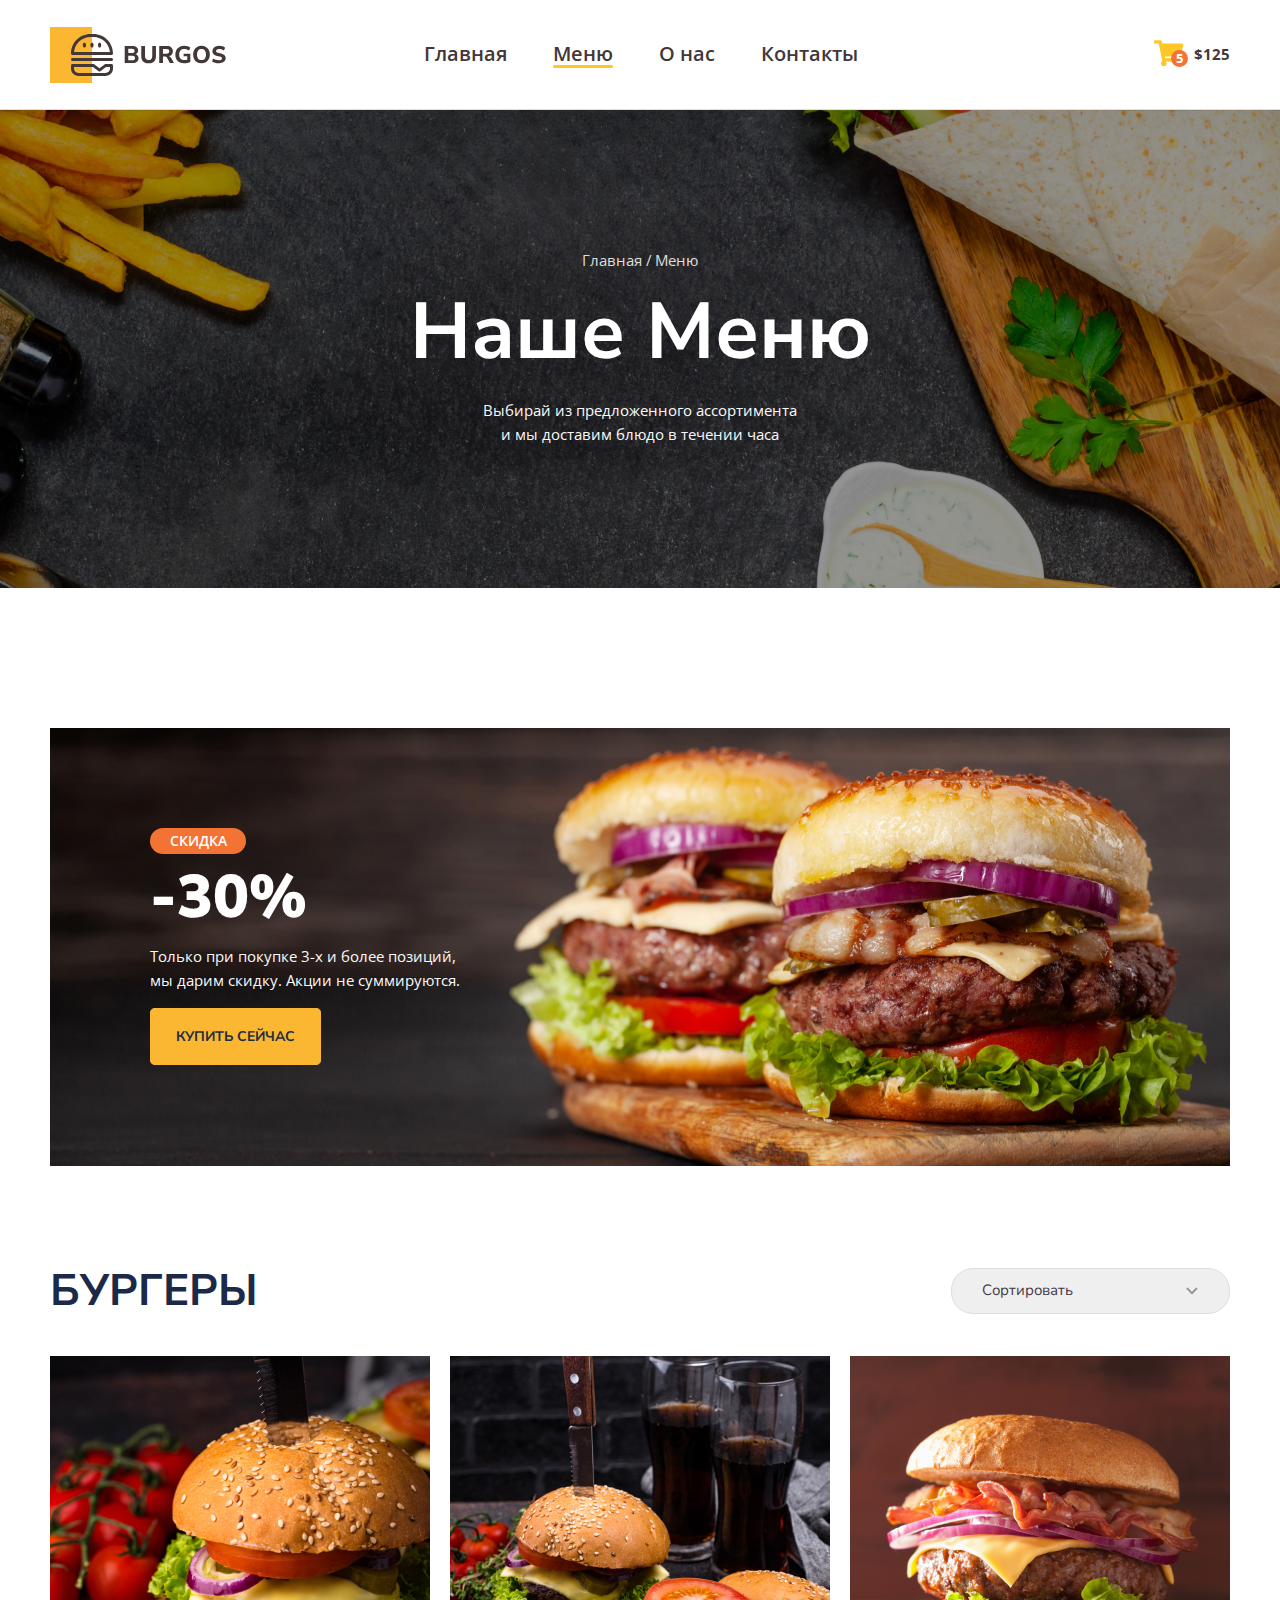
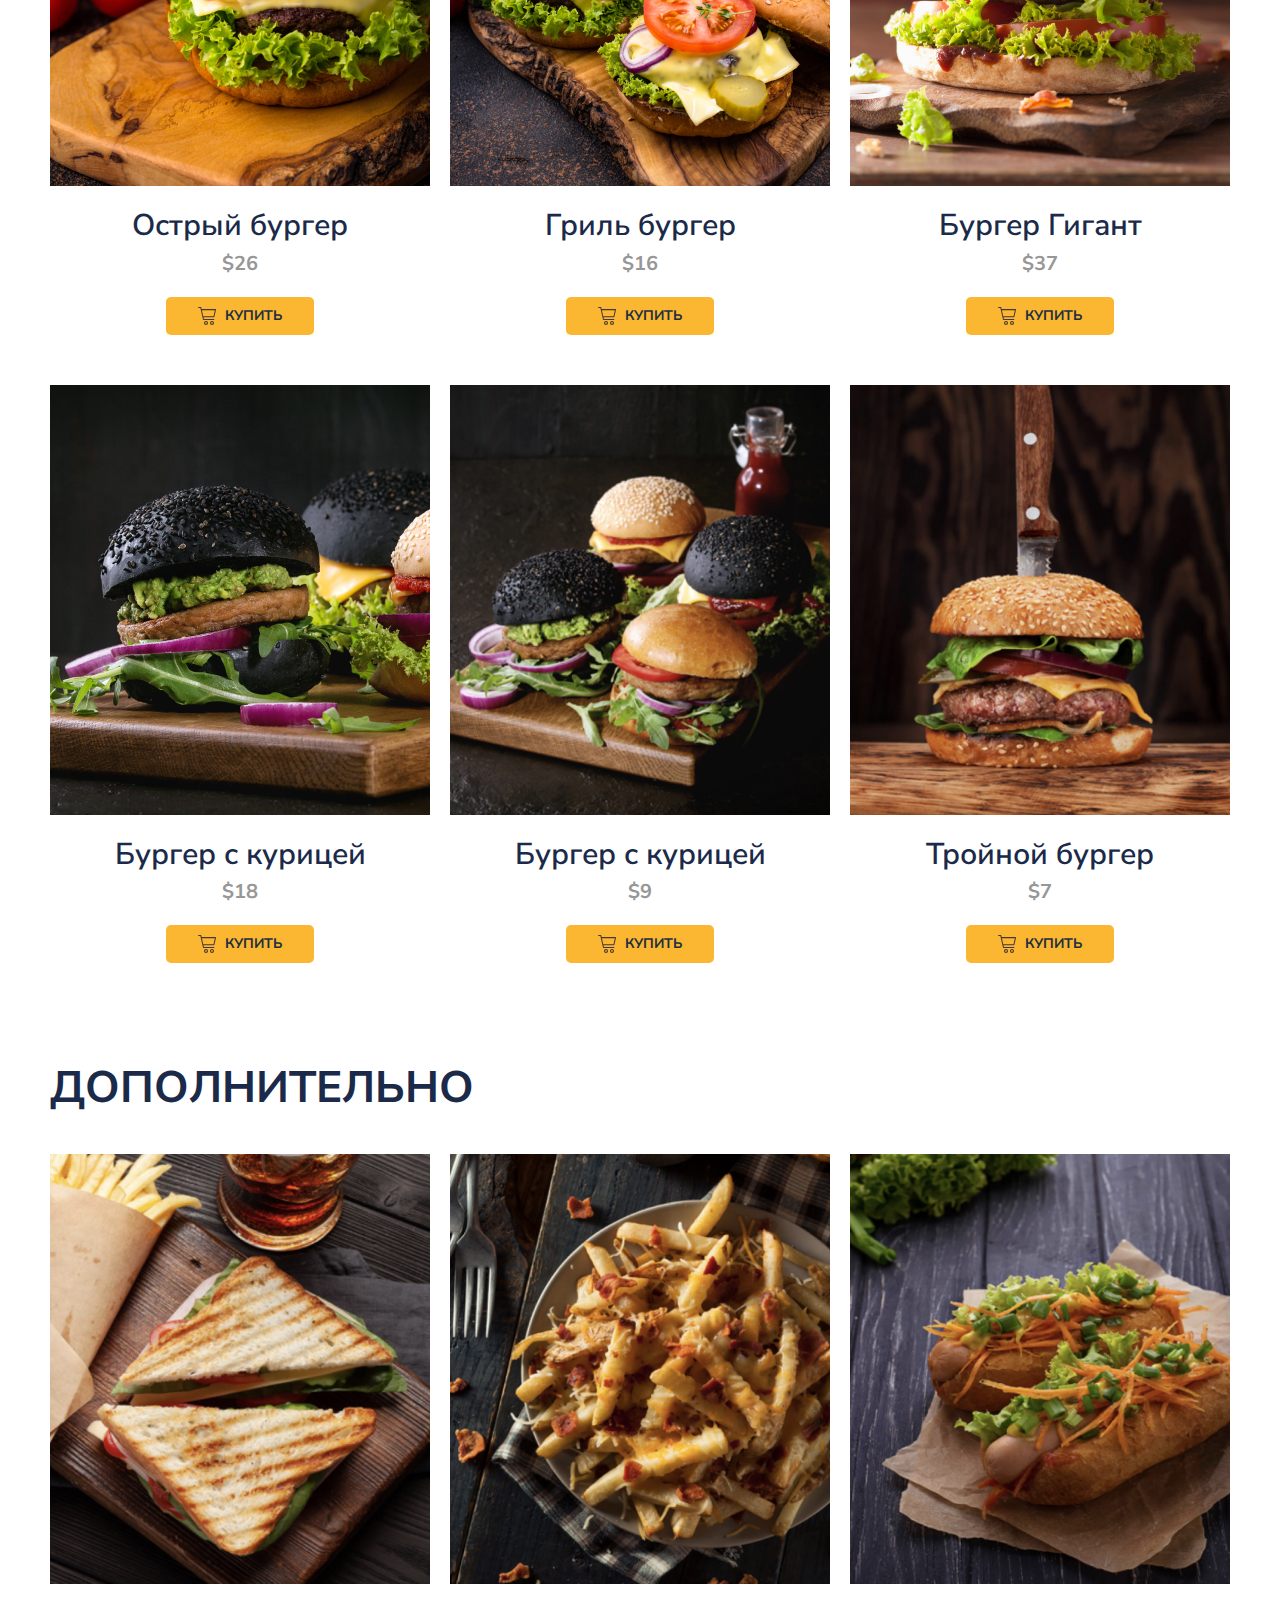
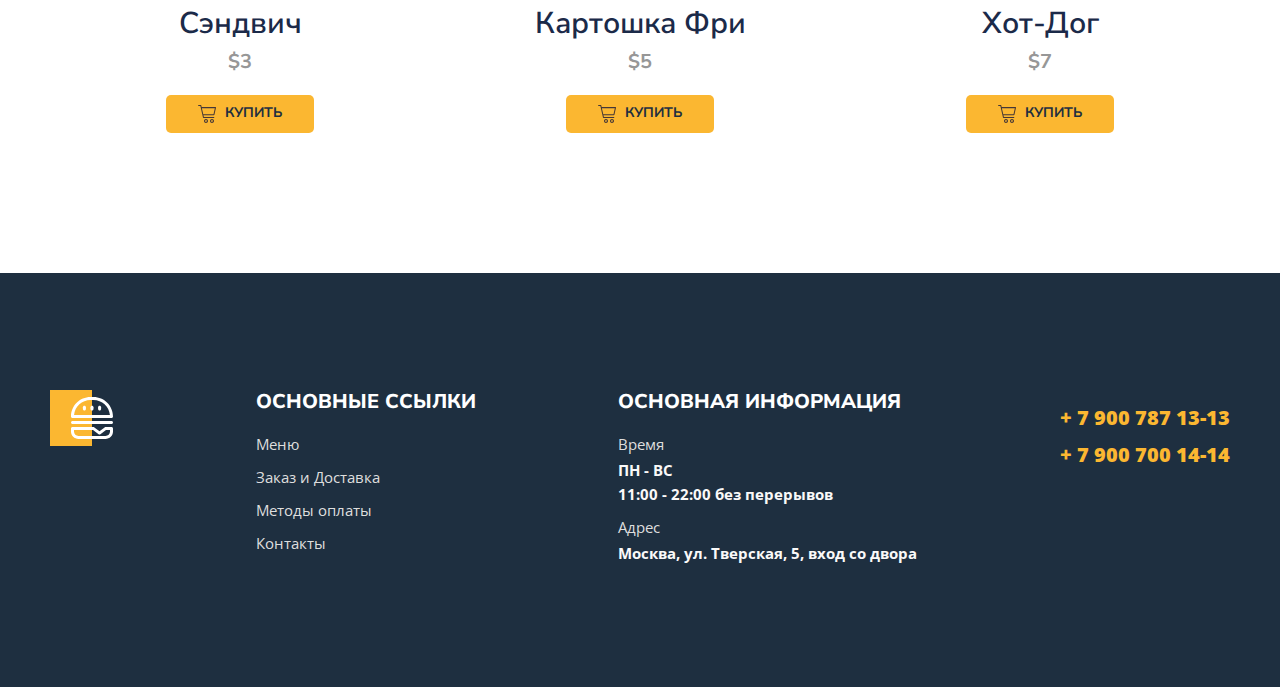
==== menu.html @ abd956e1 "add index" ====
<!DOCTYPE html>
<html lang="ru">
<head>
    <meta charset="UTF-8">
    <meta http-equiv="X-UA-Compatible" content="IE=edge">
    <meta name="viewport" content="width=device-width, initial-scale=1.0">
    <title>Burger</title>
    <link rel="preconnect" href="https://fonts.googleapis.com">
    <link rel="preconnect" href="https://fonts.gstatic.com" crossorigin>
    <link href="https://fonts.googleapis.com/css2?family=Nunito+Sans:wght@600;700;800;900&family=Open+Sans:wght@400;600;700&display=swap" rel="stylesheet">
    <link rel="stylesheet" href="css/normalize.css">
    <link rel="stylesheet" href="css/css.css">
    
</head>
<body>
    <header>
        <div class="container">
            <div class="header">
                <div class="header-item">
                    <a href="index.html" target="_blank" class="header-logo"></a>
                <nav>
                    <ul class="header-nav">
                        <li><a href="index.html" target="_blank" >Главная</a></li>
                        <li><a href="#" class="active">Меню</a></li>
                        <li><a href="#">О нас</a></li>
                        <li><a href="#">Контакты</a></li>
                    </ul>
                </nav>
                </div>
                <button type="button" class="button">
                    <span class="button-item"> 
                        <img src="img/cart.svg.svg" alt="корзина">
                        <span class="button-count">5</span>
                    </span>
                    <span class="button-text">$125</span>
                </button>
            </div>
        </div>
    </header>
    <div class="bg">
        <div class="container">
            <ul class="breadcrumbs">
                <li><a href="index.html" target="_blank">Главная</a></li>
                <li><a href="#">Меню</a></li>
            </ul>
            <h1 class="title">Наше Меню</h1>
            <p class="description">Выбирай из предложенного ассортимента и мы доставим блюдо в течении часа</p>
        </div>
    </div>
    <main>
        <div class="banner">
            <div class="container">
                <div class="banner-box">
                    <h2 class="banner-title">
                        <span>скидка</span>
                        -30%
                    </h2>
                    <p class="banner-text">Только при покупке 3-х и более позиций, мы дарим скидку. Акции не суммируются.</p>
                    <a href="#menuBurger" class="banner-link">купить сейчас</a>
                </div>
            </div>
        </div>
        <section class="menu" id="menuBurger">
            <div class="container">
                <div class="menu-header">
                    <h2 class="menu-title">БУРГЕРЫ</h2>
                    <select name="menu-select" id="">
                        <option value="">Сортировать</option>
                        <option value="up">По возрастанию</option>
                        <option value="down">По убыванию</option>
                    </select>
                </div>
                <div class="menu-grid">
                    <div class="menu-grid-item">
                        <div class="menu-grid-cover">
                            <img src="img/menu/01.jpg" alt="Острый бургер">
                        </div>
                        <p class="menu-grid-title">Острый бургер</p>
                        <p class="menu-grid-price">$26</p>
                        <button type="button" class="menu-grid-btn">
                            <span class="menu-grid-icon"></span>
                            <span class="menu-grid-text">купить</span>
                        </button>
                    </div>
                    <div class="menu-grid-item">
                        <div class="menu-grid-cover">
                            <img src="img/menu/02.jpg" alt="Гриль бургер">
                        </div>
                        <p class="menu-grid-title">Гриль бургер</p>
                        <p class="menu-grid-price">$16</p>
                        <button type="button" class="menu-grid-btn">
                            <span class="menu-grid-icon"></span>
                            <span class="menu-grid-text">купить</span>
                        </button>
                    </div>
                    <div class="menu-grid-item">
                        <div class="menu-grid-cover">
                            <img src="img/menu/03.jpg" alt="Бургер Гигант">
                        </div>
                        <p class="menu-grid-title">Бургер Гигант</p>
                        <p class="menu-grid-price">$37</p>
                        <button type="button" class="menu-grid-btn">
                            <span class="menu-grid-icon"></span>
                            <span class="menu-grid-text">купить</span>
                        </button>
                    </div>
                    <div class="menu-grid-item">
                        <div class="menu-grid-cover">
                            <img src="img/menu/04.jpg" alt="Бургер с курицей">
                        </div>
                        <p class="menu-grid-title">Бургер с курицей</p>
                        <p class="menu-grid-price">$18</p>
                        <button type="button" class="menu-grid-btn">
                            <span class="menu-grid-icon"></span>
                            <span class="menu-grid-text">купить</span>
                        </button>
                    </div>
                    <div class="menu-grid-item">
                        <div class="menu-grid-cover">
                            <img src="img/menu/05.jpg" alt="Бургер с курицей">
                        </div>
                        <p class="menu-grid-title">Бургер с курицей</p>
                        <p class="menu-grid-price">$9</p>
                        <button type="button" class="menu-grid-btn">
                            <span class="menu-grid-icon"></span>
                            <span class="menu-grid-text">купить</span>
                        </button>
                    </div>
                    <div class="menu-grid-item">
                        <div class="menu-grid-cover">
                            <img src="img/menu/06.jpg" alt="Тройной бургер">
                        </div>
                        <p class="menu-grid-title">Тройной бургер</p>
                        <p class="menu-grid-price">$7</p>
                        <button type="button" class="menu-grid-btn">
                            <span class="menu-grid-icon"></span>
                            <span class="menu-grid-text">купить</span>
                        </button>
                    </div>
                </div>
                <div class="menu-header">
                    <h2 class="menu-title">дополнительно</h2>
                </div>
                <div class="menu-grid">
                    <div class="menu-grid-item">
                        <div class="menu-grid-cover">
                            <img src="img/menu/07.jpg" alt="Сэндвич">
                        </div>
                        <p class="menu-grid-title">Сэндвич</p>
                        <p class="menu-grid-price">$3</p>
                        <button type="button" class="menu-grid-btn">
                            <span class="menu-grid-icon"></span>
                            <span class="menu-grid-text">купить</span>
                        </button>
                    </div>
                    <div class="menu-grid-item">
                        <div class="menu-grid-cover">
                            <img src="img/menu/08.jpg" alt="Картошка Фри">
                        </div>
                        <p class="menu-grid-title">Картошка Фри</p>
                        <p class="menu-grid-price">$5</p>
                        <button type="button" class="menu-grid-btn">
                            <span class="menu-grid-icon"></span>
                            <span class="menu-grid-text">купить</span>
                        </button>
                    </div>
                    <div class="menu-grid-item">
                        <div class="menu-grid-cover">
                            <img src="img/menu/09.jpg" alt="Хот-Дог">
                        </div>
                        <p class="menu-grid-title">Хот-Дог</p>
                        <p class="menu-grid-price">$7</p>
                        <button type="button" class="menu-grid-btn">
                            <span class="menu-grid-icon"></span>
                            <span class="menu-grid-text">купить</span>
                        </button>
                    </div>
                </div>
            </div> 
        </section>
    </main>
    <footer class="footer">
        <div class="container">
            <div class="footer-box">
                <div class="footer-item">
                    <img class="footer-logo" src="img/logo-footer.svg.svg" alt="">
                </div>
                <div class="footer-item">
                    <h2>Основные ссылки</h2>
                    <ul class="footer-list">
                        <li><a href="menu.html">Меню</a></li>
                        <li><a href="#">Заказ и Доставка</a></li>
                        <li><a href="#">Методы оплаты</a></li>
                        <li><a href="#">Контакты</a></li>
                    </ul>
                </div>
                <div class=" footer-item">
                    <h2>Основная информация</h2>
                    <ul class="footer-list">
                        <li>
                            <span> Время</span>
                            ПН - ВС <br>
                            11:00 - 22:00 без перерывов
                        </li>
                        <li>
                            <span>Адрес</span>
                            Москва, ул. Тверская, 5, вход со двора
                        </li>
                    </ul>
                </div>
                <div class="footer-tel">
                    <ul class="footer-list footer-list-tel">
                        <li>
                            <a href="tel:+79007871313"> + 7 900 787 13-13</a>
                        </li>
                        <li>
                            <a href="tel:+79007001414">+ 7 900 700 14-14</a>
                        </li>
                    </ul>
                </div>
            </div>
        </div>
    </footer>
</body>
</html>
---- css/css.css ----
body
{
    font-family: 'Nunito Sans', sans-serif;
    /*font-family: 'Open Sans', sans-serif;*/
}
.container
{
    max-width: 1180px;
    margin: 0 auto;
    padding-left: 15px;
    padding-right: 15px;
}
header
{
    border-bottom: 1px solid #DEDEDE;
}
.header
{
    font-family: 'Open Sans', sans-serif;
    display: flex;
    align-items: center;
    justify-content: space-between;
    padding-top: 26px;
    padding-bottom: 25px;
}
.header-item
{
    display: flex;
    align-items: center;
    justify-content: space-between;
    flex-basis: 68.5%;
}
.header-logo
{
    display: block;
    background-image: url(../img/logo.svg.svg);
    width: 176px;
    height: 56px;
    background-repeat: no-repeat;
    background-size: cover;
}
.header-nav
{
    display: flex;
    list-style-type: none;
    padding-left: 0;
    gap: 46px;
}
.header-nav a
{
    font-size: 20px;
    font-weight: 600;
    color: #443737;
    text-decoration: none;
}
.header-nav a:hover
{
    color: #FFC725;
}
.header-nav a::after
{
    content: '';
    width: 100%;
    height: 3px;
    border-radius: 1.5px;
    background: transparent;
    display: block;
}
.header-nav a.active::after
{
    background: #FFC725;
}
.button
{
    display: flex;
    align-items: center;
    background-color: transparent;
    border: none;
    padding: 0;
    gap: 10px;
    cursor: pointer;
    
}
.button-text
{
    color: #443737;
    font-size: 15px;
    font-weight: 700;
}
.button-item
{
    position: relative;
}
.button-count
{
    font-size: 13px;
    font-weight: 700;
    color: white;
    background-color: #f37335;
    border-radius: 100%;
    position: absolute;
    width: 17px;
    height: 17px;
    text-align: center;
    line-height: 1.3;
    bottom: 3px;
    right: -4px;
}
.bg
{
    text-align: center;
    color: white;
    background-image: url(../img/bg.jpg.jpg);
    background-size: cover;
    background-position: center center;
    padding: 142px 0px;
    margin-bottom: 140px;
}
.breadcrumbs
{
    padding-left: 0px;
    margin-top: 0px;
    list-style-type:none;
    display: flex;
    justify-content: center;
    gap: 7px;
}
.breadcrumbs a
{
    color: #DEDEDE;
    font-size: 15px;
    font-family: 'Open Sans', sans-serif;
    text-decoration: none;
}
.breadcrumbs a:hover
{
    color: #FFC725;
}
.breadcrumbs a::before
{
    content: '/';
    position: relative;
    left: -3px;
    pointer-events: none;
}
.breadcrumbs a:hover::before
{
    color: #DEDEDE;
}
.breadcrumbs li:first-child a::before
{
    display: none;
}
.title
{
    font-size: 79px;
    font-weight: 700;
    margin-top: 17px;
    margin-bottom: 20px;
}
.description
{
    font-size: 15px;
    line-height: 1.6;
    font-family: 'Open Sans', sans-serif;
    color: #faf9f9;
    max-width: 320px;
    margin: 0 auto;
}
.banner
{
    color: white;
    margin-bottom: 100px;
}
.banner-box
{
    background-image: url(../img/banner.jpg);
    background-size: cover;
    background-position: center center;
    background-repeat: no-repeat;
    padding: 100px 100px 120px
}
.banner-title
{
    font-size: 60px;
    font-weight: 900;
    margin-top: 0px;
    margin-bottom: 12px;
}
.banner-title span
{
    background-color: #F37335;
    border-radius: 14px;
    padding: 5px 0px;
    text-transform: uppercase;
    font-size: 14px;
    font-weight: 600;
    font-family: 'Open Sans', sans-serif;
    line-height: 1.1;
    text-align: center;
    max-width: 96px;
    display: block;
    margin-bottom: 9px;
}
.banner-text
{
    color: #FAF9F9;
    font-size: 15px;
    font-weight: 400;
    font-family: 'Open Sans', sans-serif;
    line-height: 1.6;
    margin-bottom: 35px;
    max-width: 312px;
    margin-top: 0px;
}
.banner-link
{
    text-decoration: none;
    color: #1E2F40;
    background-color: #FBB731;
    border-radius: 5px;
    font-size: 14px;
    font-weight: 700;
    text-transform: uppercase;
    line-height: 1.3;
    padding: 18px 25px;
    border: 1px solid #FBB731;
}
.banner-link:hover
{
    background-color: transparent;
    color: #FBB731;
}
.menu-header
{
    display: flex;
    align-items: center;
    justify-content: space-between;
    margin-bottom: 40px;
}
.menu-title
{
    font-size: 44px;
    font-weight: 700;
    text-transform: uppercase;
    color: #1b2a49;
    margin: 0px;
}
select
{
    border: 1px solid #DEDEDE;
    padding: 13px 30px;
    border-radius: 22px;
    color: #443747;
    font-size: 15px;
    appearance: none;
    flex-basis: 279px;
    background-image: url(../img/arrow.svg);
    background-size: 17.79px 7.75px;
    background-repeat: no-repeat;
    background-position: 89% center;
}
.menu-grid
{
    display: grid;
    grid-template-columns: repeat(3, 1fr);
    gap: 50px 20px;
    margin-bottom: 100px;
}
.menu-grid-cover
{
    width: 100%;
    height: 430px;
    position: relative;
    overflow: hidden;
    margin-bottom: 23px;
}
.menu-grid-cover img
{
    position: absolute;
    left: 50%;
    top: 50%;
    transform: translate(-50%, -50%);
    object-fit: cover;
    width: 100%;
    height: 430px;
}
.menu-grid-title
{
    color: #1B2A49;
    font-size: 30px;
    font-weight: 600;
    text-align: center;
    margin: 0;
    
}
.menu-grid-price
{
    color: #979797;
    text-align: center;
    font-size: 20px;
    font-weight: 700;
    margin: 8px 0 22px;
    padding: 0px;
}
.menu-grid-btn
{
    background-color: #FBB731;
    border-radius: 5px;
    border: none;
    padding: 10px 32px;
    margin: 0 auto;
    display: flex;
    align-items: center;
    justify-content: center;
    gap: 9px;
}
.menu-grid-btn:hover
{
    background-color: #F37335;
    cursor: pointer;
}
.menu-grid-icon
{
    background-image: url(../img/cart-menu.svg);
    background-repeat: no-repeat;
    background-size: cover;
    width: 18px;
    height: 18px;
    display: block;
}
.menu-grid-text 
{
    color: #1E2F40;
    font-size: 14px;
    font-weight: 700;
    text-transform: uppercase;
}
.footer
{
    color: white;
    background-color: #1E2F40;
    padding-top: 117px;
    padding-bottom: 106px;
    margin-top: 140px;
}
.footer-box
{
    display: flex;
    justify-content: space-between;
}
.footer-logo
{
    width: 63px;
    height: 56px;
}
.footer-item h2
{
    font-size: 20px;
    font-weight: 800;
    text-transform: uppercase;
    margin-bottom: 19px;
    margin-top: 0px;
}
.footer-list li
{
    margin-bottom: 9px;
    font-family: 'Open Sans', sans-serif;
    font-size: 15px;
    color: #FAF9F9;
    font-weight: 700;
    line-height: 24px;
}
.footer-list a
{
    color: #dedede;
    text-decoration: none;
    font-weight: 400;
}
.footer-list a:hover
{
    color: #FBB731;
}
.footer-item span
{
    color: #dedede;
    display: block;
    font-weight: 400;
    margin-bottom: 2px;
}
.footer-list-tel ul
{
    margin-top: 0px;  
}
.footer-list-tel li
{
    margin-bottom: 12px;
}
.footer-list-tel a
{
    font-size: 20px;
    color: #FBB731;
    font-weight: 900;
}
.footer-list-tel a:hover
{
    color: #dedede;
}
.footer-list
{
    padding-left: 0px;
    list-style-type: none;
}

/* style index */

.main 
{
    background: linear-gradient(180deg, #0C4C7B -100%, #1E2F40 100%);
}
.wrapper
{
    max-width: 1180px;
    margin: 0 auto;
    display: flex;
    justify-content: space-between;
}
.content
{
    color: #FAF9F9;
    flex: 0 0 580px;
    padding-top: 170px;
    padding-bottom: 170px;
}
.content-title
{
    font-size: 120px;
    font-weight: 800;
    text-transform: uppercase;
    line-height: 120px;
    margin-bottom: 0px;
    margin-top: 0px;
}
.content-title span 
{
    color: #FBB731;
    font-size: 30px;
    font-weight: 700;
    line-height: 38px;
    display: block;
    margin-bottom: 10px;
}
.content content-text
{
    font-family: 'Open Sans', sans-serif;
    font-size: 19px;
    font-weight: 524;
    line-height: 1.4;
    margin-bottom: 42px;
}
.content-link,
.promo a 
{
    color: #1E2F40;
    background-color: #FBB731;
    border-radius: 5px;
    text-decoration: none;
    padding: 20px 45px;
    display: inline-block;
    text-transform: uppercase;
    font-size: 14px;
    font-weight: 700;
}
.visual
{
    flex-grow: 1;
    display: flex;
    justify-content: flex-end;
    position: relative;
}
.visual-bg
{
    width: 432px;
    height: 100%;
    background: linear-gradient(2.42deg, #F37335 -19.6%, #FBB731 100.79%, #FDC830 100.79%);
}
.main img 
{
    width: 829px;
    height: 861px;
    position: absolute;
    right: -168px;
}
.promo
{
    padding-top: 186px;
    padding-bottom: 46px;
}
.promo-left,
.promo-ri
{
    flex: 0 0 49%;
    color: white;
    box-sizing: border-box;
    background-repeat: no-repeat;
    background-size: cover;
    background-position: center;
}
.promo-left
{
    background-image: url(../img/promo-left.jpg);
    padding: 116px 50px;
}
.promo-ri
{
    background-image: url(../img/promo-ri.jpg);
    padding: 102px 50px;
}
.sale
{
    font-size: 14px;
    font-weight: 900;
    background: #F37335;
    padding: 5px 19px;
    border-radius: 14px;
    display: inline-block;
    text-transform: uppercase;
    margin-bottom: 3px;
    margin-top: 0px;
}
.cost
{
    font-size: 60px;
    font-weight: 900;
    margin-bottom: 8px;
    margin-top: 0px;
}
.promo-des
{
    color: #FAF9F9;
    font-family: 'Open Sans', sans-serif;
    font-size: 15px;
    line-height: 24px;
    margin-bottom: 0px;
}
.promo-left .promo-des
{
    max-width: 392px;
}
.promo-ri .promo-des
{
    max-width: 300px;
    margin-bottom: 20px;
}
.free
{
    font-size: 44px;
    font-weight: 700;
    margin-bottom: 10px;
    margin-top: 0px;
}
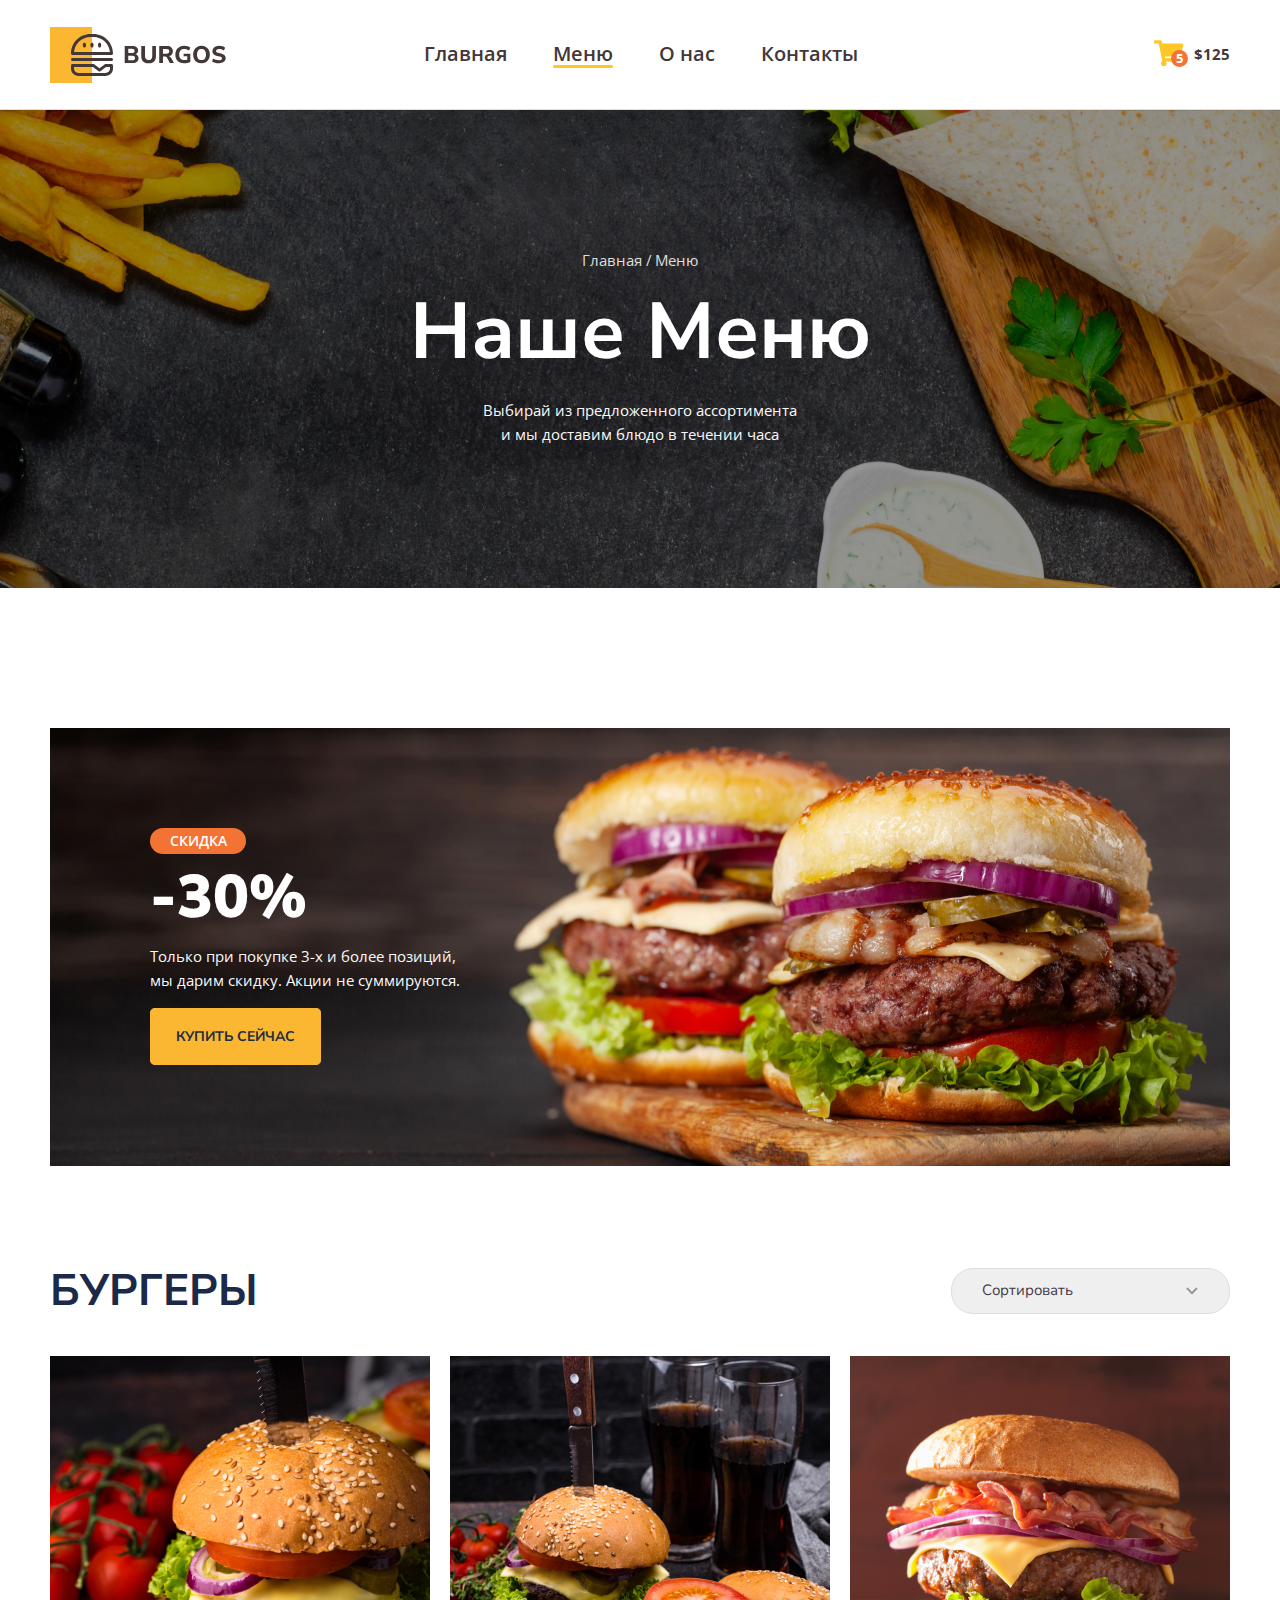
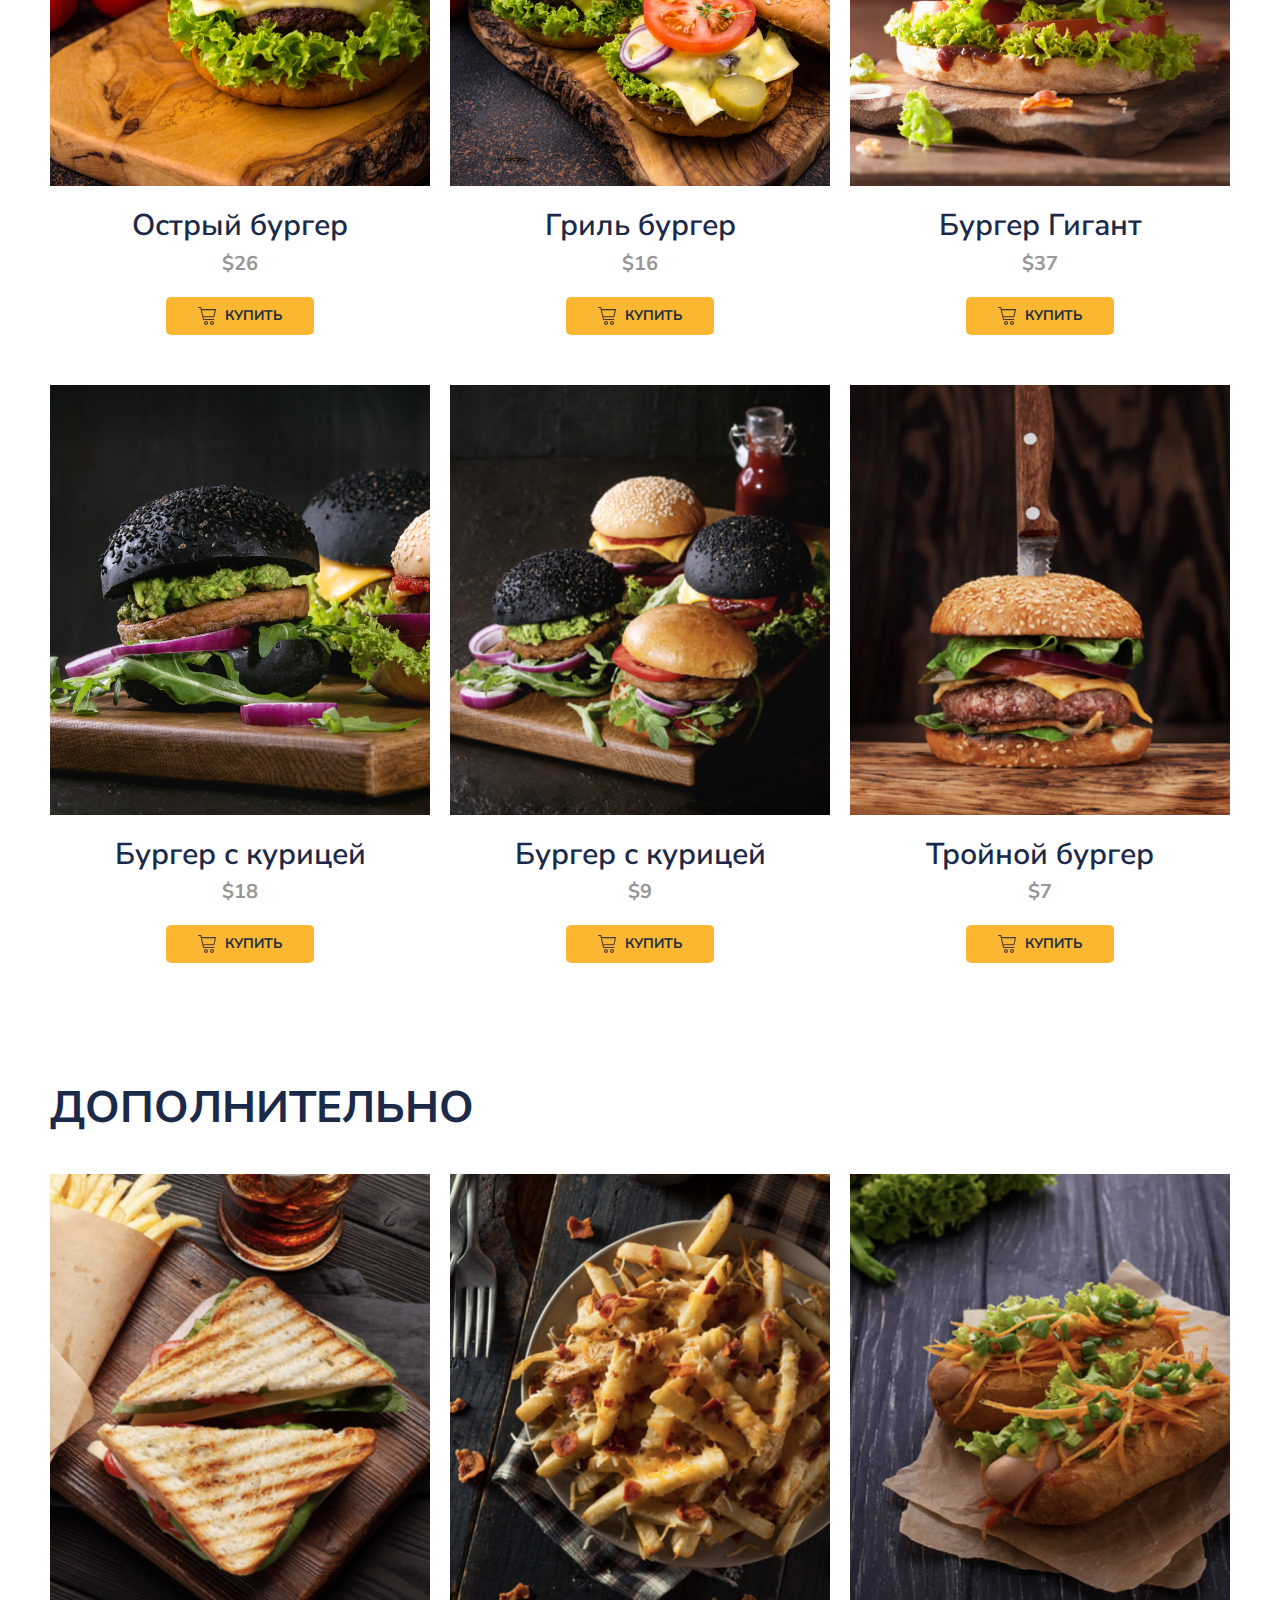
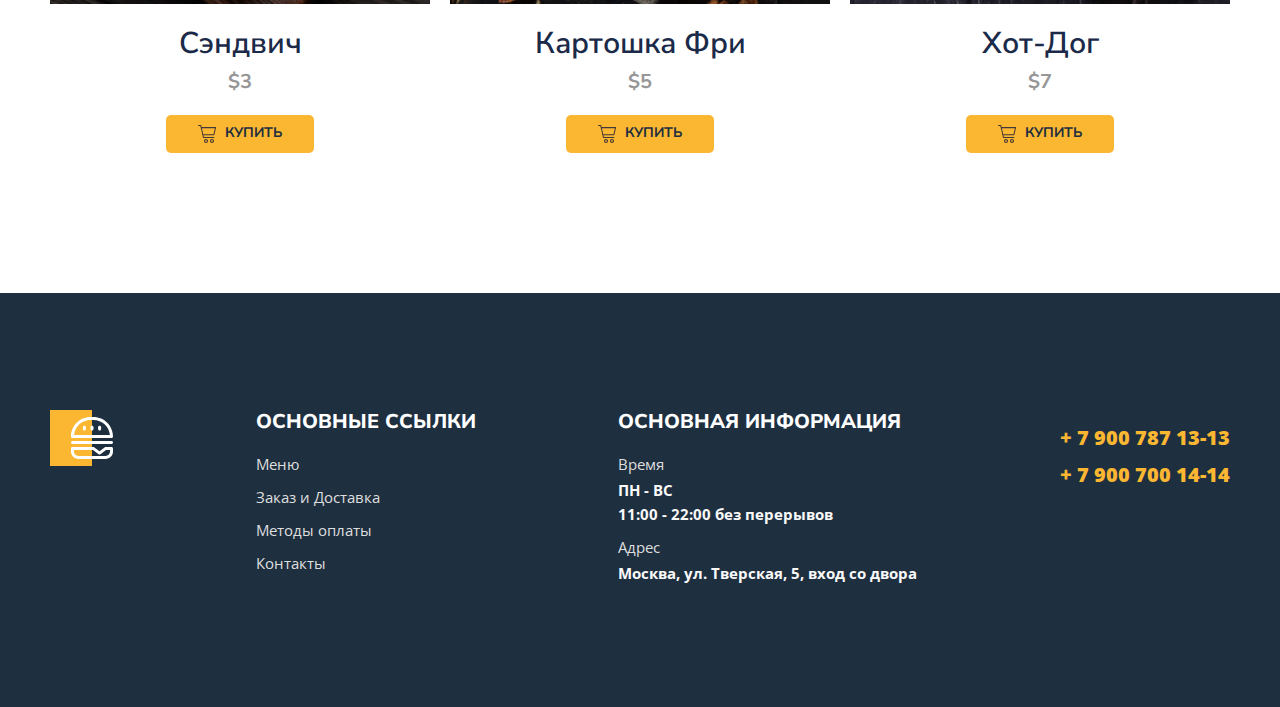
==== commit d1d0811e: "add scripts" ====
--- a/menu.html
+++ b/menu.html
@@ -13,7 +13,7 @@
     
 </head>
 <body>
-    <header>
+    <header id="headerTop">
         <div class="container">
             <div class="header">
                 <div class="header-item">
@@ -221,5 +221,44 @@
             </div>
         </div>
     </footer>
+    <a href="#headerTop" class="button-up hidden" id="btnUp">Наверх</a>
+    <script>
+        // Smooth Scroll
+        const links = document.querySelectorAll(".banner-link");
+        for (const link of links) 
+        {
+            link.addEventListener("click", clickHandler);
+        }
+        function clickHandler(e) 
+        {
+            e.preventDefault();
+            const href = this.getAttribute("href");
+            document.querySelector(href).scrollIntoView({behavior: "smooth"});
+        }
+        // Button Up
+        window.onscroll = function(){scrollFunction()};
+        const upbuttons = document.querySelectorAll(".button-up");
+        for (const upbutton of upbuttons) 
+        {
+            upbutton.addEventListener("click", clickHandler);
+        }
+        function clickHandler(e) 
+        {
+        e.preventDefault();
+        const href = this.getAttribute("href");
+        document.querySelector(href).scrollIntoView({behavior: "smooth"});
+        }
+        function scrollFunction()
+        {
+            if ( document.body.scrollTop > 1000 || document.documentElement.scrollTop > 1000)
+            {
+                document.getElementById('btnUp').className = 'button-up visible';
+            } 
+            else 
+            {
+                document.getElementById('btnUp').className = 'button-up hidden';
+            }
+        }
+    </script>
 </body>
 </html>--- a/css/css.css
+++ b/css/css.css
@@ -52,6 +52,7 @@
     font-weight: 600;
     color: #443737;
     text-decoration: none;
+    transition: 0.3s;
 }
 .header-nav a:hover
 {
@@ -131,6 +132,7 @@
     font-size: 15px;
     font-family: 'Open Sans', sans-serif;
     text-decoration: none;
+    transition: 0.3s;
 }
 .breadcrumbs a:hover
 {
@@ -170,7 +172,7 @@
 .banner
 {
     color: white;
-    margin-bottom: 100px;
+    margin-bottom: 80px;
 }
 .banner-box
 {
@@ -225,6 +227,7 @@
     line-height: 1.3;
     padding: 18px 25px;
     border: 1px solid #FBB731;
+    transition: 0.3s;
 }
 .banner-link:hover
 {
@@ -237,6 +240,7 @@
     align-items: center;
     justify-content: space-between;
     margin-bottom: 40px;
+    padding-top: 20px;
 }
 .menu-title
 {
@@ -314,6 +318,7 @@
     align-items: center;
     justify-content: center;
     gap: 9px;
+    transition: 0.3s;
 }
 .menu-grid-btn:hover
 {
@@ -376,6 +381,7 @@
     color: #dedede;
     text-decoration: none;
     font-weight: 400;
+    transition: 0.3s;
 }
 .footer-list a:hover
 {
@@ -401,6 +407,7 @@
     font-size: 20px;
     color: #FBB731;
     font-weight: 900;
+    transition: 0.3s;
 }
 .footer-list-tel a:hover
 {
@@ -410,6 +417,34 @@
 {
     padding-left: 0px;
     list-style-type: none;
+}
+.button-up
+{
+    background-color: #FBB731;
+    color: #1E2F40;
+    font-size: 14px;
+    font-weight: 700;
+    text-transform: uppercase;
+    text-decoration: none;
+    padding: 5px 20px;
+    position: fixed;
+    bottom: 20px;
+    right: 20px;
+    border-radius: 5px;
+    transition: 1s;
+}
+.button-up:hover
+{
+    background-color: #F37335;
+    cursor: pointer;
+}
+.button-up.hidden
+{
+    opacity: 0;
+}
+.button-up.visible
+{
+    opacity: 1;
 }
 
 /* style index */
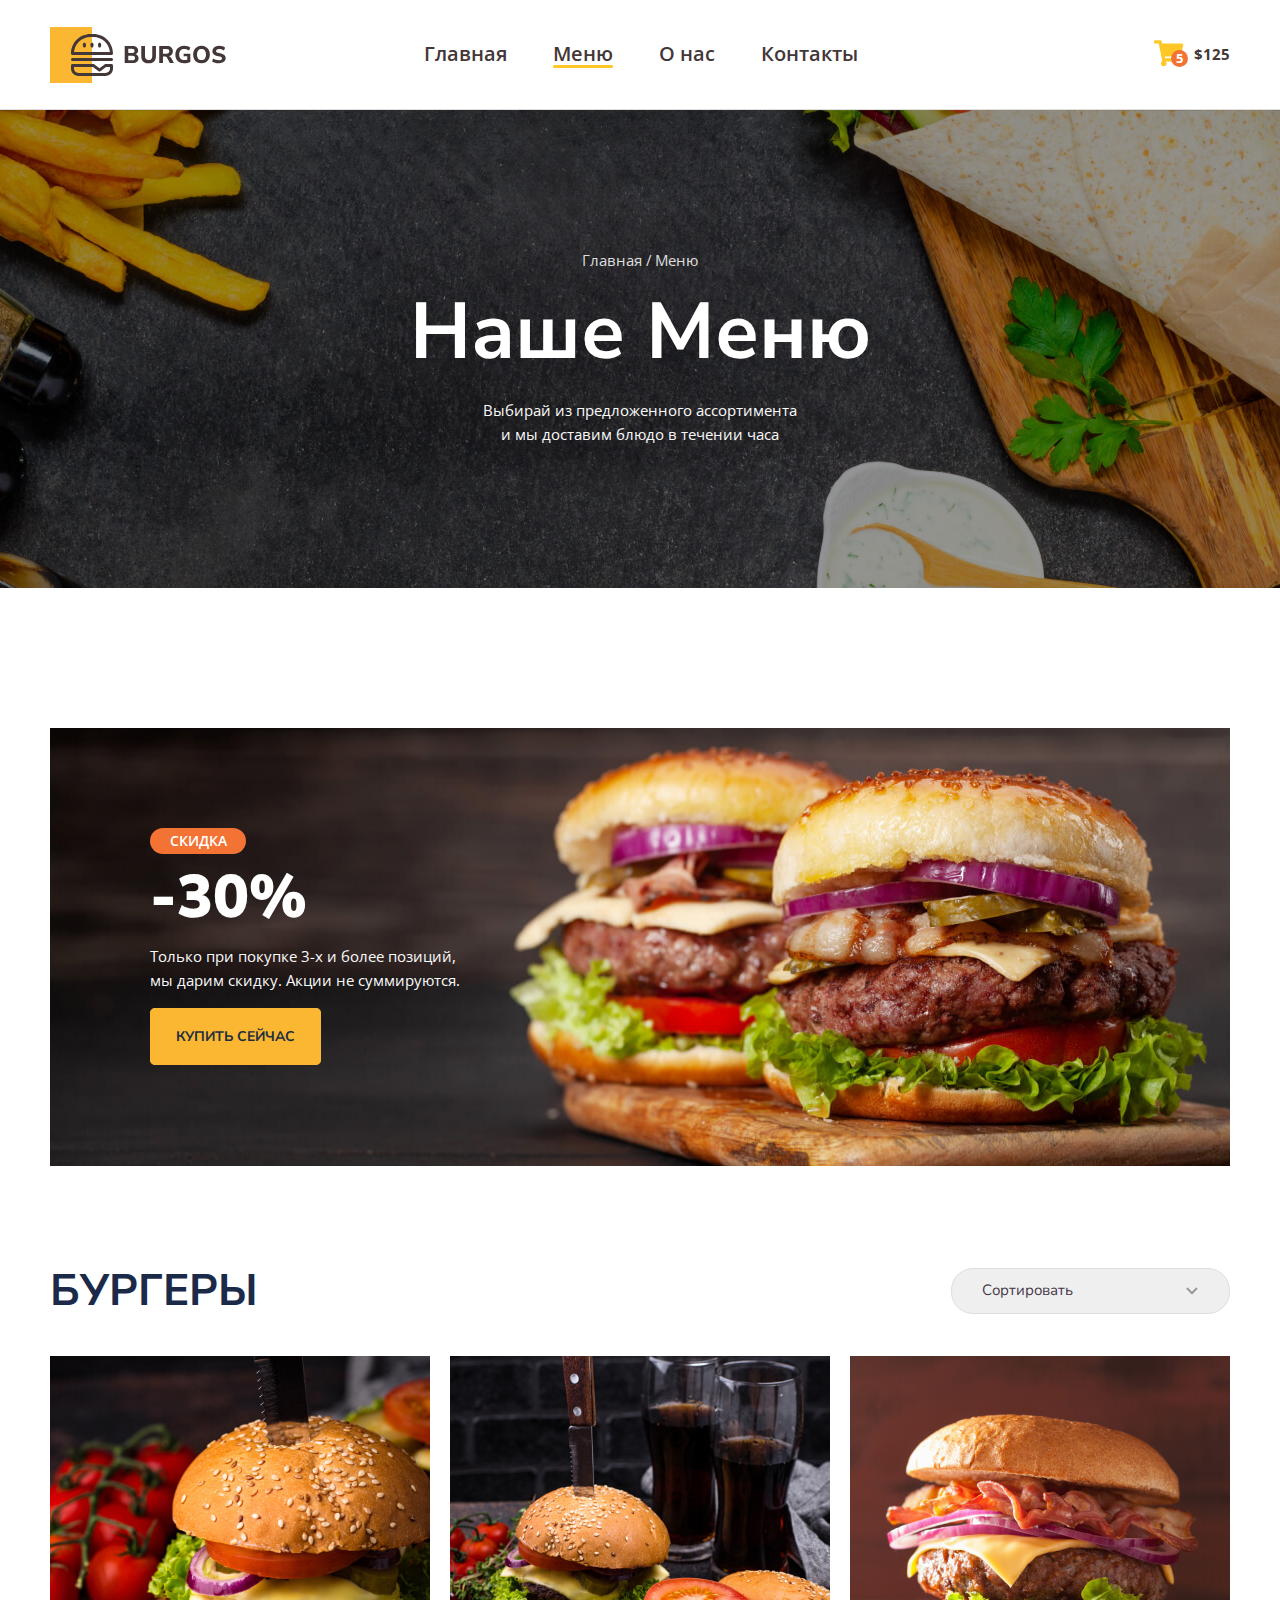
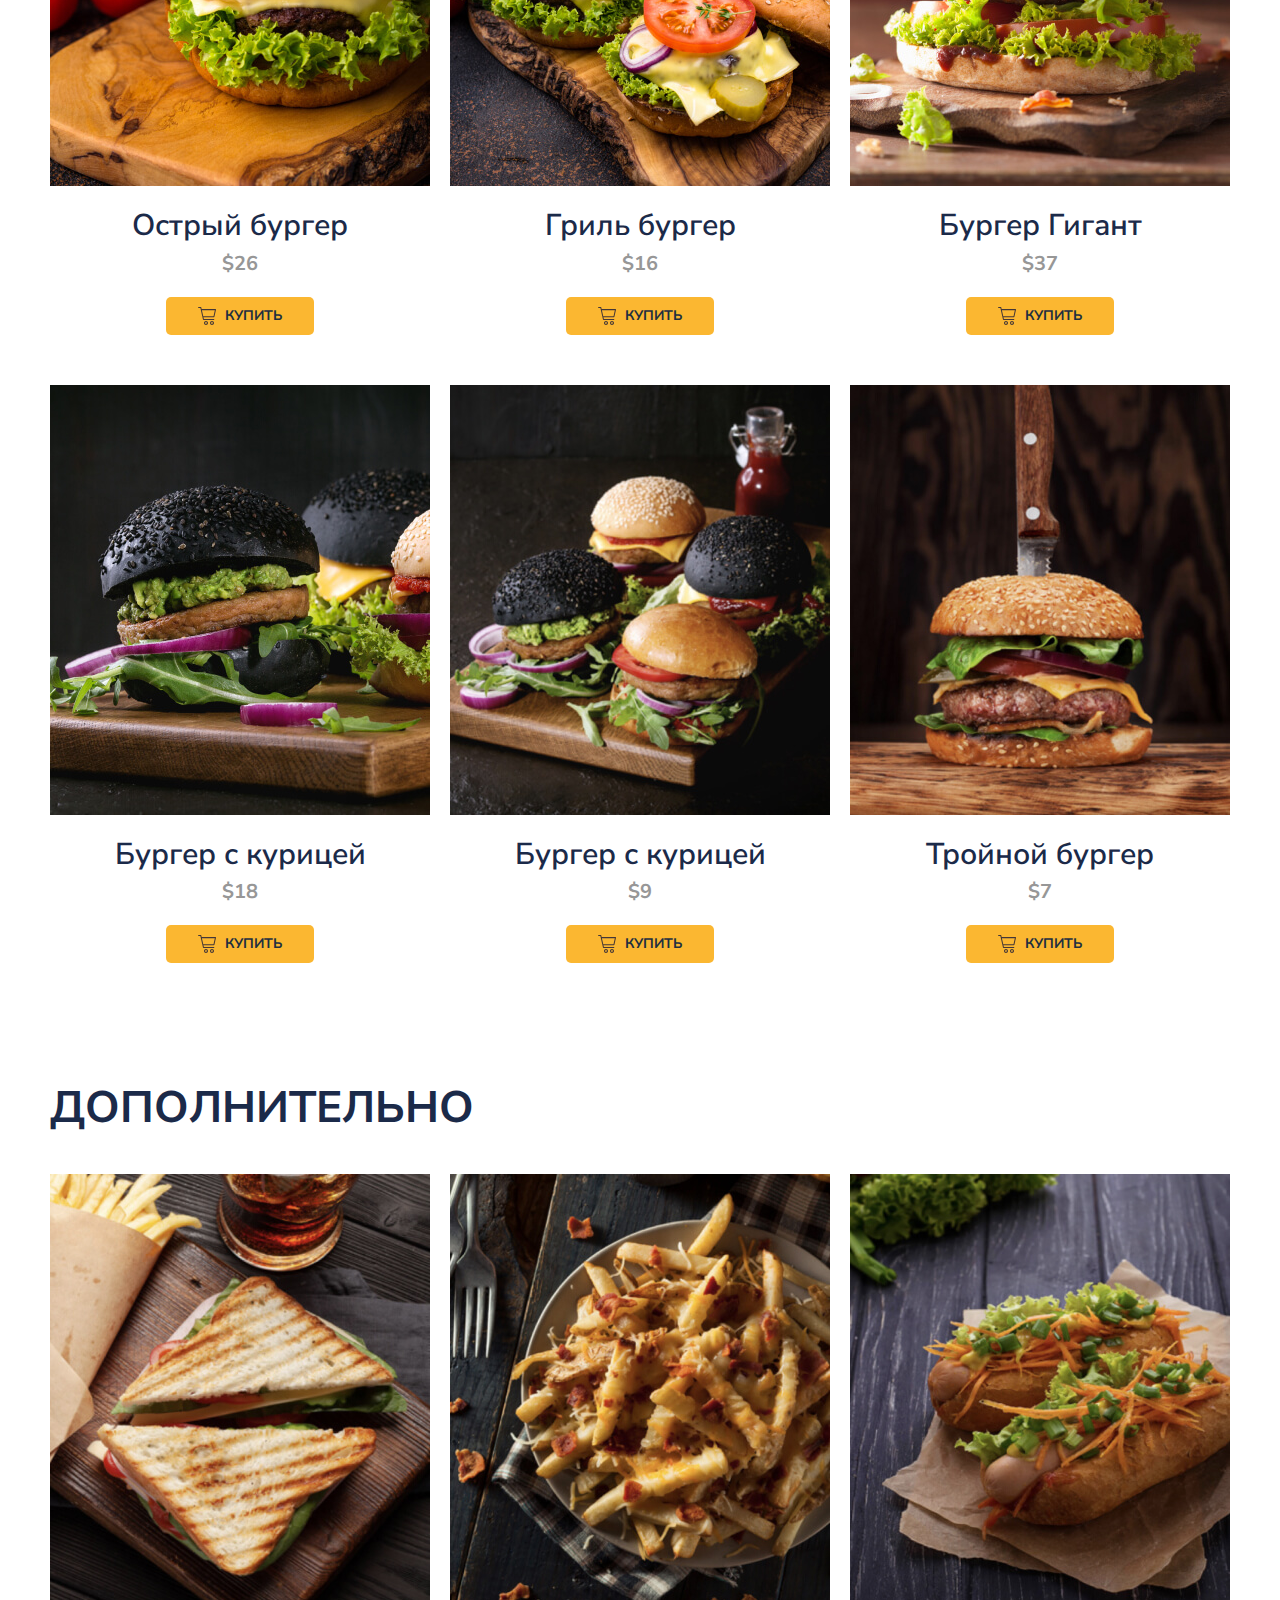
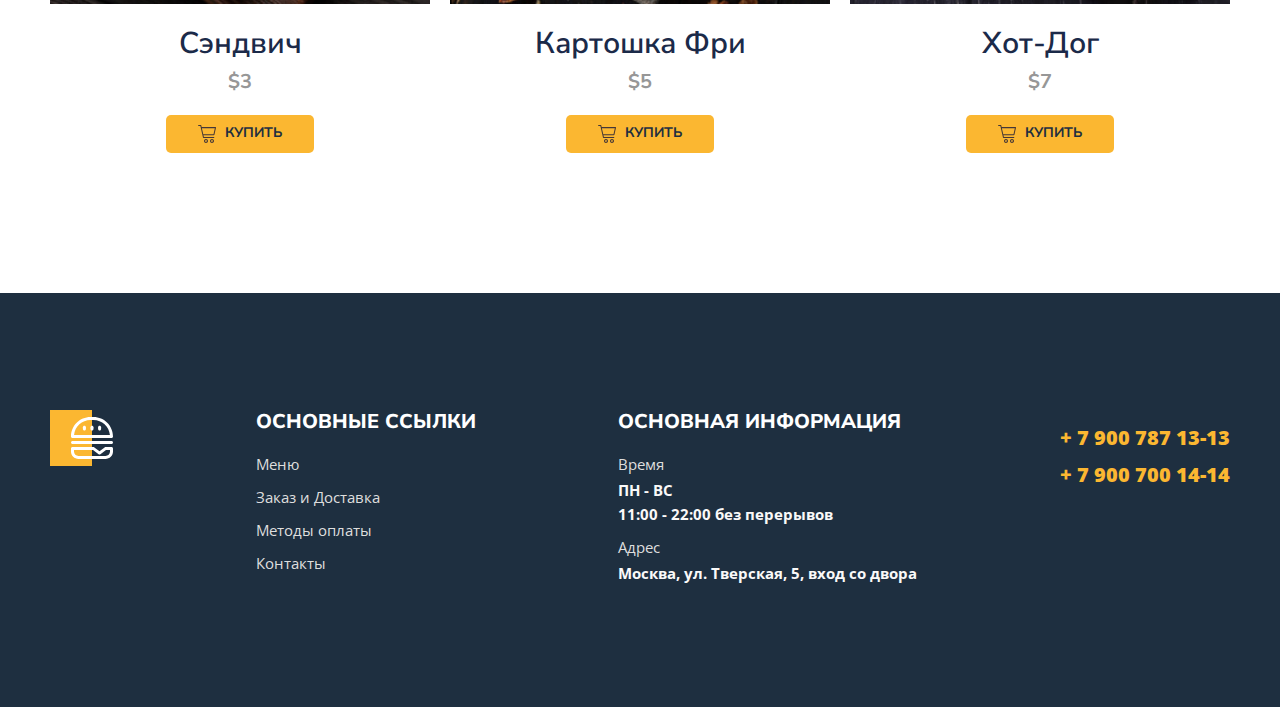
==== commit f6421ed0: "add favicons" ====
--- a/menu.html
+++ b/menu.html
@@ -10,17 +10,29 @@
     <link href="https://fonts.googleapis.com/css2?family=Nunito+Sans:wght@600;700;800;900&family=Open+Sans:wght@400;600;700&display=swap" rel="stylesheet">
     <link rel="stylesheet" href="css/normalize.css">
     <link rel="stylesheet" href="css/css.css">
-    
+    <link rel="icon" sizes="16x16" href="img/favicon/favicon.ico">
+    <link rel="apple-touch-icon" sizes="180x180" href="img/favicon/apple-touch-icon.png">
+    <link rel="icon" type="image/png" sizes="32x32" href="img/favicon/favicon-32x32.png">
+    <link rel="icon" type="image/png" sizes="16x16" href="img/favicon/favicon-16x16.png">
+    <link rel="icon" type="image/png" sizes="512x512" href="img/favicon/android-chrome-512x512">
+    <link rel="icon" type="image/png" sizes="192x192" href="img/favicon/android-chrome-192x192">
+    <link rel="icon" type="image/png" sizes="150x150" href="img/favicon/mstile-150x150">
+    <link rel="mask-icon" href="/safari-pinned-tab.svg" color="#5bbad5">
+    <meta name="msapplication-TileColor" content="#da532c">
+    <meta name="theme-color" content="#ffffff">
 </head>
 <body>
     <header id="headerTop">
         <div class="container">
             <div class="header">
+                <div class="header-burger">
+                    <button class="burger" onclick="openModal()"></button>
+                </div>
                 <div class="header-item">
-                    <a href="index.html" target="_blank" class="header-logo"></a>
+                    <a href="index.html"  class="header-logo"></a>
                 <nav>
                     <ul class="header-nav">
-                        <li><a href="index.html" target="_blank" >Главная</a></li>
+                        <li><a href="index.html"  >Главная</a></li>
                         <li><a href="#" class="active">Меню</a></li>
                         <li><a href="#">О нас</a></li>
                         <li><a href="#">Контакты</a></li>
@@ -40,7 +52,7 @@
     <div class="bg">
         <div class="container">
             <ul class="breadcrumbs">
-                <li><a href="index.html" target="_blank">Главная</a></li>
+                <li><a href="index.html" >Главная</a></li>
                 <li><a href="#">Меню</a></li>
             </ul>
             <h1 class="title">Наше Меню</h1>
@@ -64,7 +76,7 @@
             <div class="container">
                 <div class="menu-header">
                     <h2 class="menu-title">БУРГЕРЫ</h2>
-                    <select name="menu-select" id="">
+                    <select name="menu-select">
                         <option value="">Сортировать</option>
                         <option value="up">По возрастанию</option>
                         <option value="down">По убыванию</option>
@@ -138,10 +150,14 @@
                         </button>
                     </div>
                 </div>
+            </div> 
+        </section>
+        <section class="menu menu-other">
+            <div class="container">
                 <div class="menu-header">
                     <h2 class="menu-title">дополнительно</h2>
                 </div>
-                <div class="menu-grid">
+                <div class="menu-grid ">
                     <div class="menu-grid-item">
                         <div class="menu-grid-cover">
                             <img src="img/menu/07.jpg" alt="Сэндвич">
@@ -193,6 +209,14 @@
                         <li><a href="#">Методы оплаты</a></li>
                         <li><a href="#">Контакты</a></li>
                     </ul>
+                    <ul class="footer-list footer-list-tel">
+                        <li>
+                            <a href="tel:+79007871313"> + 7 900 787 13-13</a>
+                        </li>
+                        <li>
+                            <a href="tel:+79007001414">+ 7 900 700 14-14</a>
+                        </li>
+                    </ul>
                 </div>
                 <div class=" footer-item">
                     <h2>Основная информация</h2>
@@ -222,6 +246,15 @@
         </div>
     </footer>
     <a href="#headerTop" class="button-up hidden" id="btnUp">Наверх</a>
+    <div id="modal" class="modal">
+        <ul class="header-nav">
+            <li><a href="index.html"  >Главная</a></li>
+            <li><a href="#" class="active">Меню</a></li>
+            <li><a href="#">О нас</a></li>
+            <li><a href="#">Контакты</a></li>
+        </ul>
+        <button class="burger-close" onclick="closeModal()"></button>
+    </div>
     <script>
         // Smooth Scroll
         const links = document.querySelectorAll(".banner-link");
@@ -259,6 +292,18 @@
                 document.getElementById('btnUp').className = 'button-up hidden';
             }
         }
+
+        //menu
+
+        function openModal()
+        {
+            document.getElementById("modal").style.top = "0px";
+        }
+
+        function closeModal()
+        {
+            document.getElementById("modal").style.top = "-400px";
+        }
     </script>
 </body>
 </html>--- a/css/css.css
+++ b/css/css.css
@@ -178,7 +178,7 @@
 {
     background-image: url(../img/banner.jpg);
     background-size: cover;
-    background-position: center center;
+    background-position: 0 center;
     background-repeat: no-repeat;
     padding: 100px 100px 120px
 }
@@ -257,7 +257,9 @@
     border-radius: 22px;
     color: #443747;
     font-size: 15px;
-    appearance: none;
+    -webkit-appearance: none;
+       -moz-appearance: none;
+            appearance: none;
     flex-basis: 279px;
     background-image: url(../img/arrow.svg);
     background-size: 17.79px 7.75px;
@@ -285,7 +287,8 @@
     left: 50%;
     top: 50%;
     transform: translate(-50%, -50%);
-    object-fit: cover;
+    -o-object-fit: cover;
+       object-fit: cover;
     width: 100%;
     height: 430px;
 }
@@ -593,4 +596,303 @@
     font-weight: 700;
     margin-bottom: 10px;
     margin-top: 0px;
+}
+/* Modal */
+
+.burger 
+{
+    width: 34px;
+    height: 22px;
+    background-color: transparent;
+    background-image: url(../img/Menu.svg);
+    background-repeat: no-repeat;
+    background-size: contain;
+    border: none;
+    cursor: pointer;
+}
+#modal {
+    max-width: 500px;
+    background-color: #FFF8DC;
+    position: absolute;
+    text-align: center;
+    left: 0;
+    right: 0;
+    top: -400px;
+    margin: 20px auto 0;
+    transition: 0.5s;
+    padding: 40px 30px;
+    box-sizing: border-box;
+}
+.burger-close {
+    width: 22px;
+    height: 22px;
+    background-color: transparent;
+    background-image: url(../img/Group.svg);
+    background-repeat: no-repeat;
+    background-size: contain;
+    border: none;
+    cursor: pointer;
+    position: absolute;
+    top: 20px;
+    right: 20px;
+}
+/* Responsible*/
+@media (min-width: 1001px)
+{
+    .footer-list + .footer-list-tel
+    {
+        display: none;
+    }
+}
+@media (min-width: 766px)
+{
+    .header-burger
+    {
+        display: none;
+    }
+}
+@media (max-width: 1000px)
+{
+    .container
+    {
+        max-width: 738px;
+    }
+    .header-logo
+    {
+        width: 150px;
+        height: 48px;
+        background-size: contain;
+    }
+    .header-nav
+    {
+        gap: 22px;
+    }
+    .header-item
+    {
+        flex-basis: 75.5%;
+    }
+    .bg
+    {
+        margin-bottom: 72px;
+    }
+    .banner-box
+    {
+        background-position: -80px center;
+        padding: 100px 40px 120px;
+    }
+    .menu-grid
+    {
+        grid-template-columns: repeat(2, 1fr);
+        gap: 50px 15px;
+    }
+    .menu-other
+    {
+        overflow: hidden;
+        height: 558px;
+    }
+    .menu-other .menu-grid
+    {
+        display: flex;
+        width: auto;
+        overflow-x: scroll;
+        overflow-y: hidden;
+        padding-bottom: 50px;
+    }
+    .menu-other .menu-grid-item
+    {
+        flex: 0 0 281px;
+    }
+    .menu-other .menu-grid-cover,
+    .menu-other .menu-grid-cover img
+    {
+        height: 297px;
+    }
+    .footer-item
+    {
+        padding-right: 15px;
+    }
+    .footer-tel
+    {
+        display: none;
+    }
+    .footer-list + .footer-list-tel
+    {
+        display: block;
+    }
+    .header-nav {
+        gap: 22px;
+    }
+}
+@media(max-width: 765px)
+{
+    nav
+    {
+        display: none;
+    }
+    .header
+    {
+        gap: 21px;
+    }
+    .header-nav 
+    {
+        flex-direction: column;
+        max-width: 300px;
+        margin: 0 auto;
+        align-items: center;
+    }
+    .menu-other .container 
+    {
+        padding-right: 0;
+    }
+}
+@media(max-width: 567px)
+{
+    .menu-header 
+    {
+        margin-bottom: 30px;
+        gap: 20px;
+    }
+    .menu-other .menu-grid 
+    {
+        padding-bottom: 24vw; 
+    }
+    .menu-other .menu-grid-cover 
+    {
+        height: 56vw;
+    }
+    .menu-other .menu-grid-cover img 
+    {
+        height: 100%;
+    }
+    .breadcrumbs a 
+    {
+        font-size: 14px;
+    }
+    .title 
+    {
+        font-size: 38px;
+    }
+    .description 
+    {
+        font-size: 12px;
+    }
+    .bg 
+    {
+        padding: 55px 0;
+        margin-bottom: 33px;
+    }
+    .banner-box 
+    {
+        background-position: 17% center;
+        padding:  35px 24px 54px;
+    }
+    .menu-title 
+    {
+        font-size: 27px;
+    }
+    .menu-select 
+    {
+        font-size: 12px;
+        padding: 13px 24px 13px 15px;
+        flex-basis: 136px;
+        background-position: 91% center;
+    }
+    .menu-grid 
+    {
+        gap: 25px 15px;
+        margin-bottom: 40px;
+    }
+    .menu-grid-cover 
+    {
+        height: 56vw;
+    }
+    .menu-grid-cover img 
+    {
+        height: 100%;
+        margin-bottom: 10px;
+    }
+    .menu-other .menu-grid-item 
+    {
+        flex: 0 0 38vw;
+    }
+    .menu-grid-title 
+    {
+        font-size: 15px;
+    }
+    .menu-grid-price 
+    {
+        font-size: 16px;
+        margin-top: 6px;
+        margin-bottom: 14px;
+    }
+    .menu-grid-btn 
+    {
+        padding: 10px 21px 10px 28px;
+    }
+    .menu-other 
+    {
+        height: 124vw;
+    }
+    .footer 
+    {
+        margin-top: 28px;
+        padding-top: 60px;
+    }
+    .footer-box 
+    {
+        display: grid;
+        grid-template-columns: 30% 1fr;
+        grid-template-areas:
+        "logo tel"
+        "link link"
+        "info info";
+        gap: 30px;
+    }
+    .footer-item:nth-child(1) 
+    {
+        grid-area: logo;
+    }
+    .footer-item:nth-child(2) 
+    {
+        grid-area: link;
+    }
+    .footer-item:nth-child(3) 
+    {
+        grid-area: info;
+    }
+    .footer-list + .footer-list-tel 
+    {
+        display: none;
+    }
+    .footer-tel 
+    {
+        display: block;
+        text-align: right;
+    }
+    .footer-list-tel a 
+    {
+        font-size: 15px;
+    }
+  
+}
+
+@media(max-width: 360px)
+{
+    .header-logo
+    {
+        width: 116px;
+        height: 37px;
+        background-size: contain;
+    }
+    .menu-title 
+    {
+        font-size: 20px;
+    }
+}
+@media(max-width: 320px)
+{
+    .banner-box{
+        background-position: 25% center;
+        padding: 35px 24px 54px;
+    }
 }